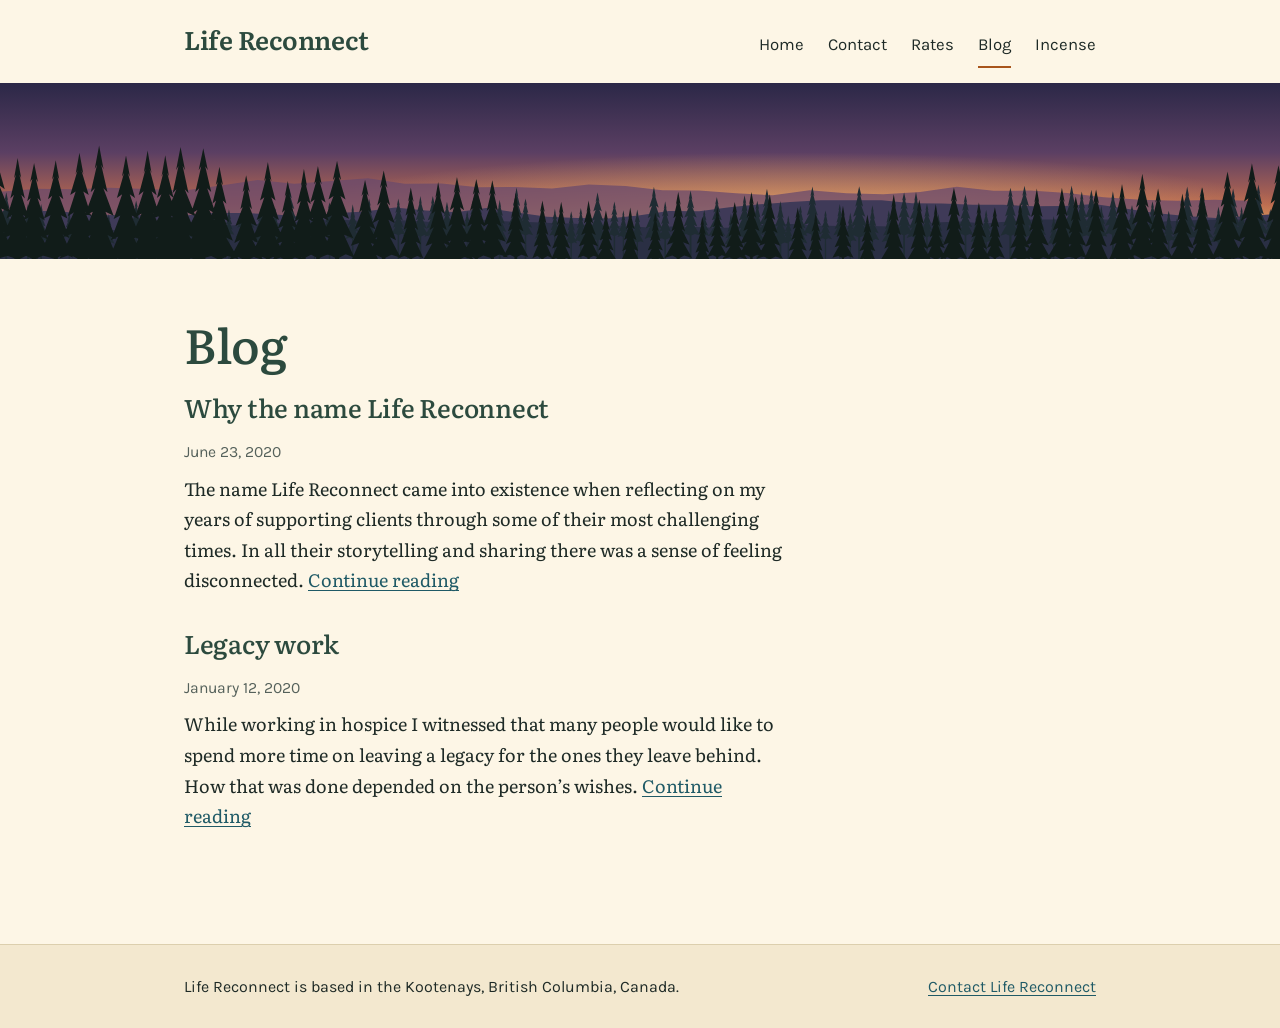
==== blog/index.html @ 121d1ea3 "Build the Life Reconnect site as static pages Recreates the Home, Contact, Rates, Blog and Incense p" ====
<!doctype html>
<html lang="en-CA">
<head>
  <meta charset="utf-8">
  <meta name="viewport" content="width=device-width, initial-scale=1">
  <title>Blog – Life Reconnect</title>
  <meta name="description" content="Posts from Life Reconnect on grief, legacy work and reconnecting with life.">
  <link rel="canonical" href="https://lifereconnect.ca/blog/">
  <meta name="theme-color" content="#fdf6e6">
  <meta property="og:site_name" content="Life Reconnect">
  <meta property="og:title" content="Blog">
  <meta property="og:description" content="Posts from Life Reconnect on grief, legacy work and reconnecting with life.">
  <meta property="og:type" content="website">
  <meta property="og:url" content="https://lifereconnect.ca/blog/">
  <link rel="preload" href="../assets/fonts/literata-latin-wght-normal.woff2" as="font" type="font/woff2" crossorigin>
  <link rel="stylesheet" href="../assets/css/site.css">
</head>
<body>
  <a class="skip" href="#content">Skip to content</a>
  <header class="masthead">
    <div class="wrap masthead__inner">
      <a class="wordmark" href="../">Life Reconnect</a>
      <nav aria-label="Main">
        <ul class="nav">
          <li><a href="../">Home</a></li>
          <li><a href="../contact/">Contact</a></li>
          <li><a href="../rates/">Rates</a></li>
          <li><a href="../blog/" aria-current="page">Blog</a></li>
          <li><a href="../incense/">Incense</a></li>
        </ul>
      </nav>
    </div>
  </header>
  <div class="band" aria-hidden="true"></div>
  <main id="content" class="wrap main">
    <h1>Blog</h1>
    <div class="post-index">
      <article class="post-teaser">
        <h2 class="post-teaser__title"><a href="../2020/06/23/why-the-name-life-reconnect/">Why the name Life Reconnect</a></h2>
        <p class="meta"><time datetime="2020-06-23">June 23, 2020</time></p>
        <p>The name Life Reconnect came into existence when reflecting on my years of supporting clients through some of their most challenging times. In all their storytelling and sharing there was a sense of feeling disconnected. <a href="../2020/06/23/why-the-name-life-reconnect/" aria-label="Continue reading Why the name Life Reconnect">Continue reading</a></p>
      </article>
      <article class="post-teaser">
        <h2 class="post-teaser__title"><a href="../2020/01/12/legacy-work/">Legacy work</a></h2>
        <p class="meta"><time datetime="2020-01-12">January 12, 2020</time></p>
        <p>While working in hospice I witnessed that many people would like to spend more time on leaving a legacy for the ones they leave behind. How that was done depended on the person’s wishes. <a href="../2020/01/12/legacy-work/" aria-label="Continue reading Legacy work">Continue reading</a></p>
      </article>
    </div>
  </main>
  <footer class="footer">
    <div class="wrap footer__inner">
      <p>Life Reconnect is based in the Kootenays, British Columbia, Canada.</p>
      <p><a href="../contact/">Contact Life Reconnect</a></p>
    </div>
  </footer>
</body>
</html>
---- assets/css/site.css ----
/* Life Reconnect — site styles */

@font-face {
  font-family: "Literata";
  src: url("../fonts/literata-latin-wght-normal.woff2") format("woff2");
  font-weight: 200 900;
  font-style: normal;
  font-display: swap;
}

@font-face {
  font-family: "Karla";
  src: url("../fonts/karla-latin-wght-normal.woff2") format("woff2");
  font-weight: 200 800;
  font-style: normal;
  font-display: swap;
}

:root {
  --paper: #fdf6e6;
  --paper-deep: #f3e8cf;
  --ink: #1e2a26;
  --spruce: #2c4a3e;
  --lake: #1f5a66;
  --ember: #a8551c;
  --rule: #dccfae;

  --serif: "Literata", Georgia, "Times New Roman", serif;
  --sans: "Karla", "Helvetica Neue", Arial, sans-serif;

  --measure: 38rem;
  --gutter: clamp(1rem, 4vw, 2.5rem);
}

*,
*::before,
*::after {
  box-sizing: border-box;
}

html {
  -webkit-text-size-adjust: 100%;
  text-size-adjust: 100%;
}

body {
  margin: 0;
  background: var(--paper);
  color: var(--ink);
  font-family: var(--serif);
  font-size: 1.125rem;
  line-height: 1.7;
}

.wrap {
  width: 100%;
  max-width: 62rem;
  margin-inline: auto;
  padding-inline: var(--gutter);
}

a {
  color: var(--lake);
  text-decoration-thickness: 1px;
  text-underline-offset: 0.18em;
}

a:hover {
  color: var(--ember);
}

:focus-visible {
  outline: 3px solid var(--ember);
  outline-offset: 3px;
  border-radius: 2px;
}

.skip {
  position: absolute;
  left: -100vw;
  top: 0.5rem;
  padding: 0.5rem 1rem;
  background: var(--spruce);
  color: var(--paper);
  font-family: var(--sans);
  z-index: 10;
}

.skip:focus {
  left: 0.5rem;
  color: var(--paper);
}

.visually-hidden {
  position: absolute;
  width: 1px;
  height: 1px;
  overflow: hidden;
  clip-path: inset(50%);
  white-space: nowrap;
}

/* Masthead */

.masthead__inner {
  display: flex;
  flex-wrap: wrap;
  align-items: baseline;
  justify-content: space-between;
  gap: 0.25rem 2rem;
  padding-block: 1.1rem 0.9rem;
}

.wordmark {
  font-size: 1.6rem;
  font-weight: 600;
  letter-spacing: -0.01em;
  color: var(--spruce);
  text-decoration: none;
}

.wordmark:hover {
  color: var(--spruce);
}

.nav {
  display: flex;
  flex-wrap: wrap;
  gap: 0.1rem 1.5rem;
  margin: 0;
  padding: 0;
  list-style: none;
  font-family: var(--sans);
  font-size: 1.05rem;
}

.nav a {
  display: inline-block;
  padding-block: 0.45rem;
  color: var(--ink);
  text-decoration: none;
  border-bottom: 2px solid transparent;
}

.nav a:hover {
  border-bottom-color: var(--rule);
  color: var(--ink);
}

.nav a[aria-current="page"] {
  border-bottom-color: var(--ember);
}

/* Header artwork */

.band {
  height: clamp(7rem, 18vw, 11rem);
  background: #262544 url("../img/dusk-treeline-strip.svg") center bottom / cover no-repeat;
}

.band--home {
  background-image: url("../img/dusk-treeline.svg");
  height: auto;
  min-height: clamp(20rem, 52vw, 30rem);
  padding-block: clamp(2rem, 6vw, 4rem) clamp(9rem, 24vw, 14rem);
}

.band__title {
  max-width: 17em;
  margin: 0;
  color: #fdf6e6;
  font-size: clamp(1.75rem, 1.1rem + 2.9vw, 3.1rem);
  font-weight: 400;
  line-height: 1.16;
  letter-spacing: -0.015em;
  text-wrap: balance;
}

/* Main */

.main {
  padding-block: clamp(2rem, 5vw, 3.5rem) clamp(3rem, 7vw, 5rem);
}

h1,
h2,
h3 {
  color: var(--spruce);
  font-weight: 500;
  line-height: 1.2;
  letter-spacing: -0.01em;
  text-wrap: balance;
}

.main h1 {
  margin: 0 0 1.25rem;
  font-size: clamp(2.1rem, 1.6rem + 2.2vw, 3rem);
}

.main h2 {
  margin: 0 0 1rem;
  font-size: 1.6rem;
}

.prose,
.post-index,
.recent,
.services {
  max-width: var(--measure);
}

.prose > :first-child {
  margin-top: 0;
}

.prose p,
.prose ul {
  margin-block: 0 1.15em;
}

.lead {
  font-size: 1.3rem;
  line-height: 1.55;
}

.meta {
  margin: 0 0 1rem;
  font-family: var(--sans);
  font-size: 0.98rem;
  color: #55615b;
}

/* Home */

.services,
.recent {
  margin-top: 2.75rem;
  padding-top: 2rem;
  border-top: 1px solid var(--rule);
}

.services__list {
  margin: 0 0 1.5rem;
  padding: 0;
  list-style: none;
  font-size: 1.3rem;
  line-height: 1.4;
  color: var(--spruce);
}

.services__list li {
  padding-block: 0.55rem;
  border-bottom: 1px solid var(--rule);
}

.services__list li:first-child {
  border-top: 1px solid var(--rule);
}

/* Posts */

.post-teaser {
  margin-bottom: 2rem;
}

.post-teaser__title {
  margin: 0 0 0.25rem;
  font-size: 1.45rem;
}

.post-teaser__title a {
  color: var(--spruce);
  text-decoration: none;
}

.post-teaser__title a:hover {
  color: var(--ember);
  text-decoration: underline;
  text-decoration-thickness: 1px;
}

.post-teaser .meta {
  margin-bottom: 0.5rem;
}

.post-teaser p:last-child {
  margin: 0;
}

.post h1 {
  margin-bottom: 0.5rem;
}

.back {
  margin-top: 2.5rem;
  font-family: var(--sans);
}

/* Rates */

.rates {
  max-width: var(--measure);
  margin: 0 0 2rem;
  border-top: 1px solid var(--rule);
}

.rates__row {
  display: flex;
  align-items: baseline;
  justify-content: space-between;
  gap: 1rem;
  padding-block: 0.9rem;
  border-bottom: 1px solid var(--rule);
  font-size: 1.35rem;
}

.rates dt {
  color: var(--spruce);
}

.rates dd {
  margin: 0;
  font-weight: 600;
  font-variant-numeric: tabular-nums;
}

/* Contact form */

.form {
  max-width: 32rem;
  margin-block: 1.5rem 2.5rem;
}

.field {
  margin-bottom: 1.15rem;
}

.field label {
  display: block;
  margin-bottom: 0.3rem;
  font-family: var(--sans);
  font-weight: 600;
}

.req {
  font-weight: 400;
  color: #55615b;
}

.field input,
.field textarea {
  display: block;
  width: 100%;
  padding: 0.7rem 0.8rem;
  border: 1px solid #8d937f;
  border-radius: 4px;
  background: #fffdf7;
  color: var(--ink);
  font: inherit;
  font-family: var(--sans);
}

.field textarea {
  resize: vertical;
}

.button {
  padding: 0.75rem 1.5rem;
  border: 0;
  border-radius: 4px;
  background: var(--spruce);
  color: var(--paper);
  font-family: var(--sans);
  font-size: 1.05rem;
  font-weight: 600;
  cursor: pointer;
}

.button:hover {
  background: #1d342b;
}

.button:disabled {
  opacity: 0.6;
  cursor: default;
}

.form-status {
  min-height: 1.7em;
  margin: 1rem 0 0;
  font-family: var(--sans);
}

.form-status--ok {
  color: var(--spruce);
  font-weight: 600;
}

.form-status--error {
  color: #8f2d1c;
  font-weight: 600;
}

/* Incense blends */

.blends {
  max-width: 54rem;
  margin: 2rem 0 0;
  padding: 0;
  list-style: none;
  counter-reset: blend;
  columns: 2 22rem;
  column-gap: 3rem;
}

.blends li {
  position: relative;
  break-inside: avoid;
  padding: 0.9rem 0 0.9rem 2.6rem;
  border-top: 1px solid var(--rule);
  counter-increment: blend;
}

.blends li::before {
  content: counter(blend);
  position: absolute;
  left: 0;
  top: 0.95rem;
  width: 2rem;
  font-family: var(--sans);
  font-variant-numeric: tabular-nums;
  color: var(--ember);
}

.blend__name {
  margin: 0 0 0.2rem;
  font-size: 1.2rem;
}

.blend__chakra {
  font-family: var(--sans);
  font-size: 0.95rem;
  font-weight: 400;
  letter-spacing: 0;
  color: #55615b;
}

.blends p {
  margin: 0;
  font-size: 1.02rem;
  line-height: 1.6;
}

/* Footer */

.footer {
  background: var(--paper-deep);
  border-top: 1px solid var(--rule);
  font-family: var(--sans);
  font-size: 1rem;
}

.footer__inner {
  display: flex;
  flex-wrap: wrap;
  justify-content: space-between;
  gap: 0.25rem 2rem;
  padding-block: 1.75rem;
}

.footer p {
  margin: 0;
}
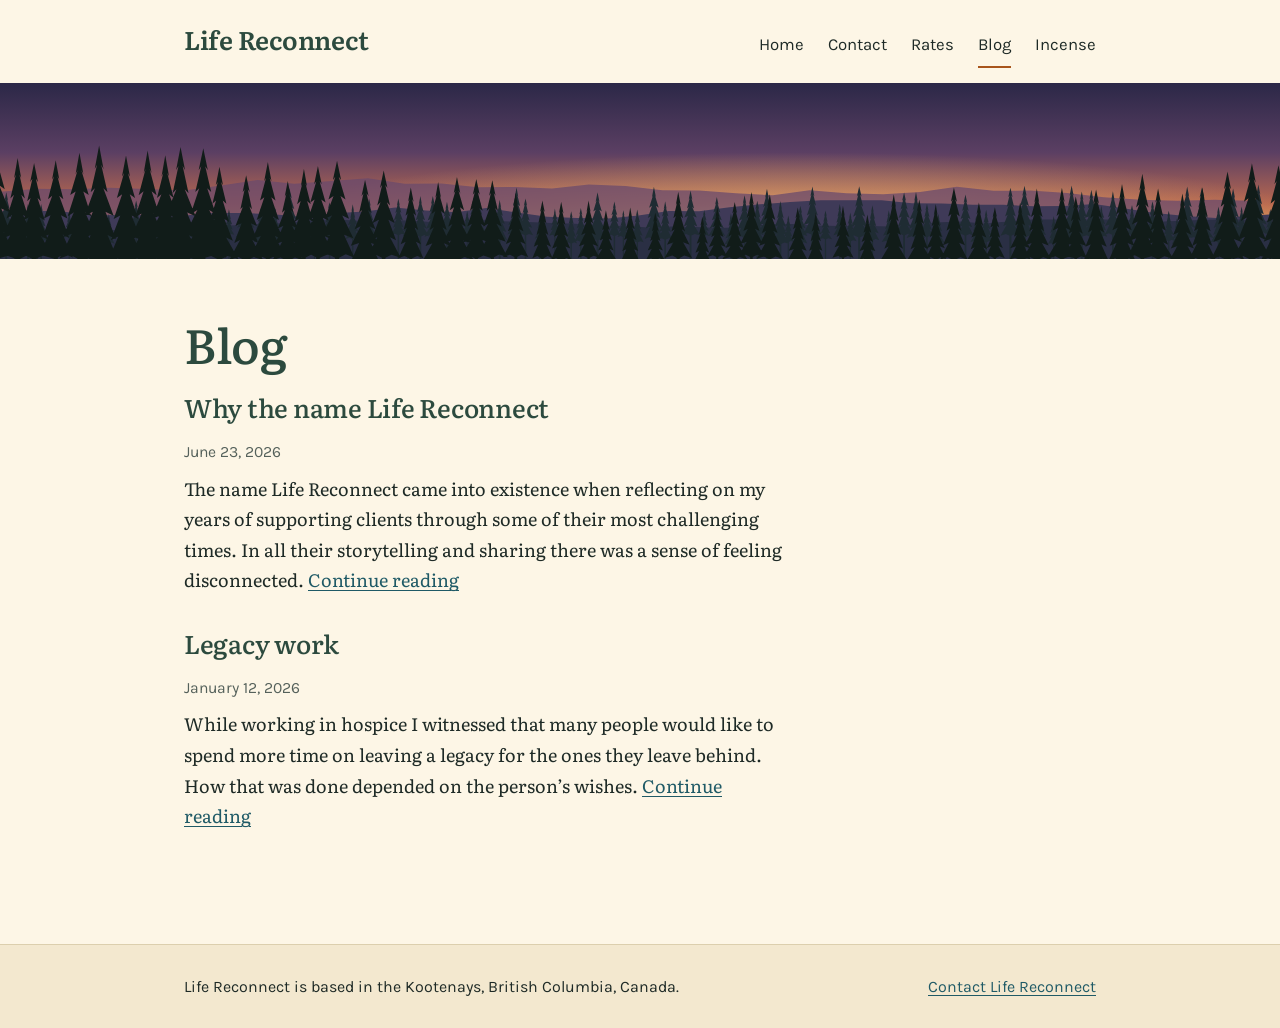
==== commit 8e156c1f: "Re-date posts to 2026 and connect the contact form - Blog posts now carry 2026 dates and addresses; " ====
--- a/blog/index.html
+++ b/blog/index.html
@@ -36,14 +36,14 @@
     <h1>Blog</h1>
     <div class="post-index">
       <article class="post-teaser">
-        <h2 class="post-teaser__title"><a href="../2020/06/23/why-the-name-life-reconnect/">Why the name Life Reconnect</a></h2>
-        <p class="meta"><time datetime="2020-06-23">June 23, 2020</time></p>
-        <p>The name Life Reconnect came into existence when reflecting on my years of supporting clients through some of their most challenging times. In all their storytelling and sharing there was a sense of feeling disconnected. <a href="../2020/06/23/why-the-name-life-reconnect/" aria-label="Continue reading Why the name Life Reconnect">Continue reading</a></p>
+        <h2 class="post-teaser__title"><a href="../2026/06/23/why-the-name-life-reconnect/">Why the name Life Reconnect</a></h2>
+        <p class="meta"><time datetime="2026-06-23">June 23, 2026</time></p>
+        <p>The name Life Reconnect came into existence when reflecting on my years of supporting clients through some of their most challenging times. In all their storytelling and sharing there was a sense of feeling disconnected. <a href="../2026/06/23/why-the-name-life-reconnect/" aria-label="Continue reading Why the name Life Reconnect">Continue reading</a></p>
       </article>
       <article class="post-teaser">
-        <h2 class="post-teaser__title"><a href="../2020/01/12/legacy-work/">Legacy work</a></h2>
-        <p class="meta"><time datetime="2020-01-12">January 12, 2020</time></p>
-        <p>While working in hospice I witnessed that many people would like to spend more time on leaving a legacy for the ones they leave behind. How that was done depended on the person’s wishes. <a href="../2020/01/12/legacy-work/" aria-label="Continue reading Legacy work">Continue reading</a></p>
+        <h2 class="post-teaser__title"><a href="../2026/01/12/legacy-work/">Legacy work</a></h2>
+        <p class="meta"><time datetime="2026-01-12">January 12, 2026</time></p>
+        <p>While working in hospice I witnessed that many people would like to spend more time on leaving a legacy for the ones they leave behind. How that was done depended on the person’s wishes. <a href="../2026/01/12/legacy-work/" aria-label="Continue reading Legacy work">Continue reading</a></p>
       </article>
     </div>
   </main>
--- a/assets/css/site.css
+++ b/assets/css/site.css
@@ -364,6 +364,27 @@
   resize: vertical;
 }
 
+.field--check input {
+  max-width: 8rem;
+}
+
+.hint {
+  margin: 0.4rem 0 0;
+  font-family: var(--sans);
+  font-size: 0.95rem;
+  line-height: 1.45;
+  color: #55615b;
+}
+
+/* Trap field for automated senders: kept out of sight and out of the tab order. */
+.hp {
+  position: absolute;
+  left: -100vw;
+  width: 1px;
+  height: 1px;
+  overflow: hidden;
+}
+
 .button {
   padding: 0.75rem 1.5rem;
   border: 0;
